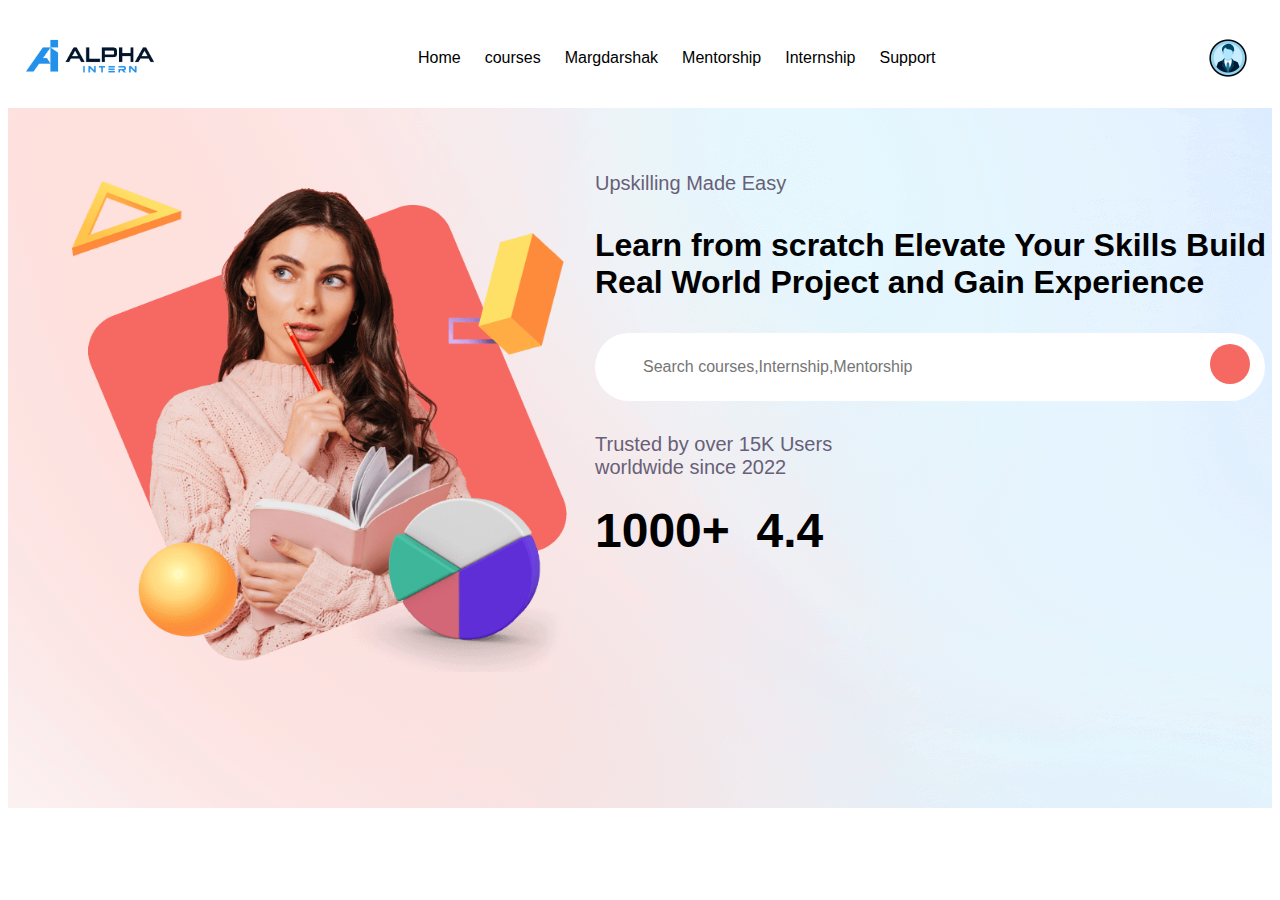
==== CSS/alphaInternClone.html @ dcf9dd97 "first commit" ====
<!DOCTYPE html>
<html lang="en">
<head>
    <meta charset="UTF-8">
    <meta name="viewport" content="width=device-width, initial-scale=1.0">
    <title>Document</title>
    <link rel="stylesheet" href="https://cdnjs.cloudflare.com/ajax/libs/font-awesome/6.5.1/css/all.min.css" integrity="sha512-DTOQO9RWCH3ppGqcWaEA1BIZOC6xxalwEsw9c2QQeAIftl+Vegovlnee1c9QX4TctnWMn13TZye+giMm8e2LwA==" crossorigin="anonymous" referrerpolicy="no-referrer" />
    <link rel="stylesheet" href="alphaInternClone.css">
</head>
<body>
    <div class="nav-bar">
        <div class="logo">
            <img class="logo-s" src="logo.jpg" alt="logo">
        </div>
        <div class="middle-section">
           
            <div class="one">Home</div>
            <div class="one">courses</div>
            <div class="one">Margdarshak</div>
            <div class="one">Mentorship</div>
            <div class="one">Internship</div>
            <div class="one">Support</div>
    </div>
    <div class="profile">
        <img class="logo-k" src="user_icon.jpg" alt="logo">
    </div>

    </div>
    <div class="hero-section">
        
        <div class="box1">
            <img class="logo-f" src="object.png" alt="logo">
            
        </div>
        <div class="box2">
            <div class="in"> Upskilling Made Easy</div>
            <div class="in-s"><b>Learn from scratch Elevate Your Skills Build Real World Project and Gain Experience</b></div>
            <div class="nav-search">
              <p>  <i class="fa-solid fa-magnifying-glass"></i> </p>
                <input placeholder="Search courses,Internship,Mentorship" class="Search-input">
               <div class="r"> <i class="fa-solid fa-arrow-right"></i> </div>
            </div>
            <div class="in-sa"> Trusted by over 15K Users <br>
                worldwide since 2022</div>
                
                <div class="last"><b>1000+&nbsp;  4.4</b><i class="fa-solid fa-star"></i><i class="fa-solid fa-star"></i><i class="fa-solid fa-star"></i><i class="fa-solid fa-star"></i><i class="fa-solid fa-star"></i></div>
                

        </div>
        
    
</div>
</body>
</html>
---- CSS/alphaInternClone.css ----
*{
    font-family: sans-serif;
   
}
.nav-bar{
    height: 100px;
    color: white;
    display: flex;
    align-items: center;
    justify-content: start;
       
}
.logo-s{
    height: 37px;
    width: 130px;
    margin-left: 1rem;
   
}
.middle-section{
    display: flex;
    align-items: center;
    margin-left: 15rem;
}
.one{
    margin-left: 1.5rem;
    color: black;
}
.profile
{
    height:40px;
    width: 40px;
    border-radius: 50%;
    margin-left: 17rem;
}
.logo-k{
    height:40px;
    width: 40px;
    background-size: cover;
}
.hero-section{
    background-image: url("banner.png");
    height: 700px;
    display: flex;
    

}
.hero{
    height: 400px;
}
.logo-f{
     height: 500px;
    width: 507px;
    margin-top: 4rem;
    margin-left: 4rem;
     */
}
.box2{
    height: 500px;
    width: 700px;
    margin-top: 4rem;
    margin-left: 1rem;
}
.in{
    color: #685f78;
    font-size: 20px;
}
.in-s{
    margin-top: 2rem;
    font-size: 2rem;
}
.nav-search{
    justify-content: space-evenly;
    display: flex;
    width: 670px;
    height: 68px;
    border-radius: 1340px;
    background-color: white;
    margin-top: 2rem;
}
p i{
    color: #f66962;
    margin-top: 0.3rem;
    margin-left: 1rem;
}
i{
   color: white;
   

}

.Search-input{
    width:550px;
    font-size: 1rem;
    border: none;
}
.r{
    height:40px;
    width: 40px;
    border-radius: 50%;
    display: flex;
    align-items: center;
    justify-content: center;
    margin-top: 0.7rem;
    background-color:  #f66962;
    
}
.in-sa{
    color: #685f78;
    font-size: 20px;
    margin-top: 2rem;
}
.last{
    margin-top: 1.5rem;
    font-size: 3rem;
}
.last i{
    color:orange;
    font-size: 1rem;
    margin-left: 1rem;
}
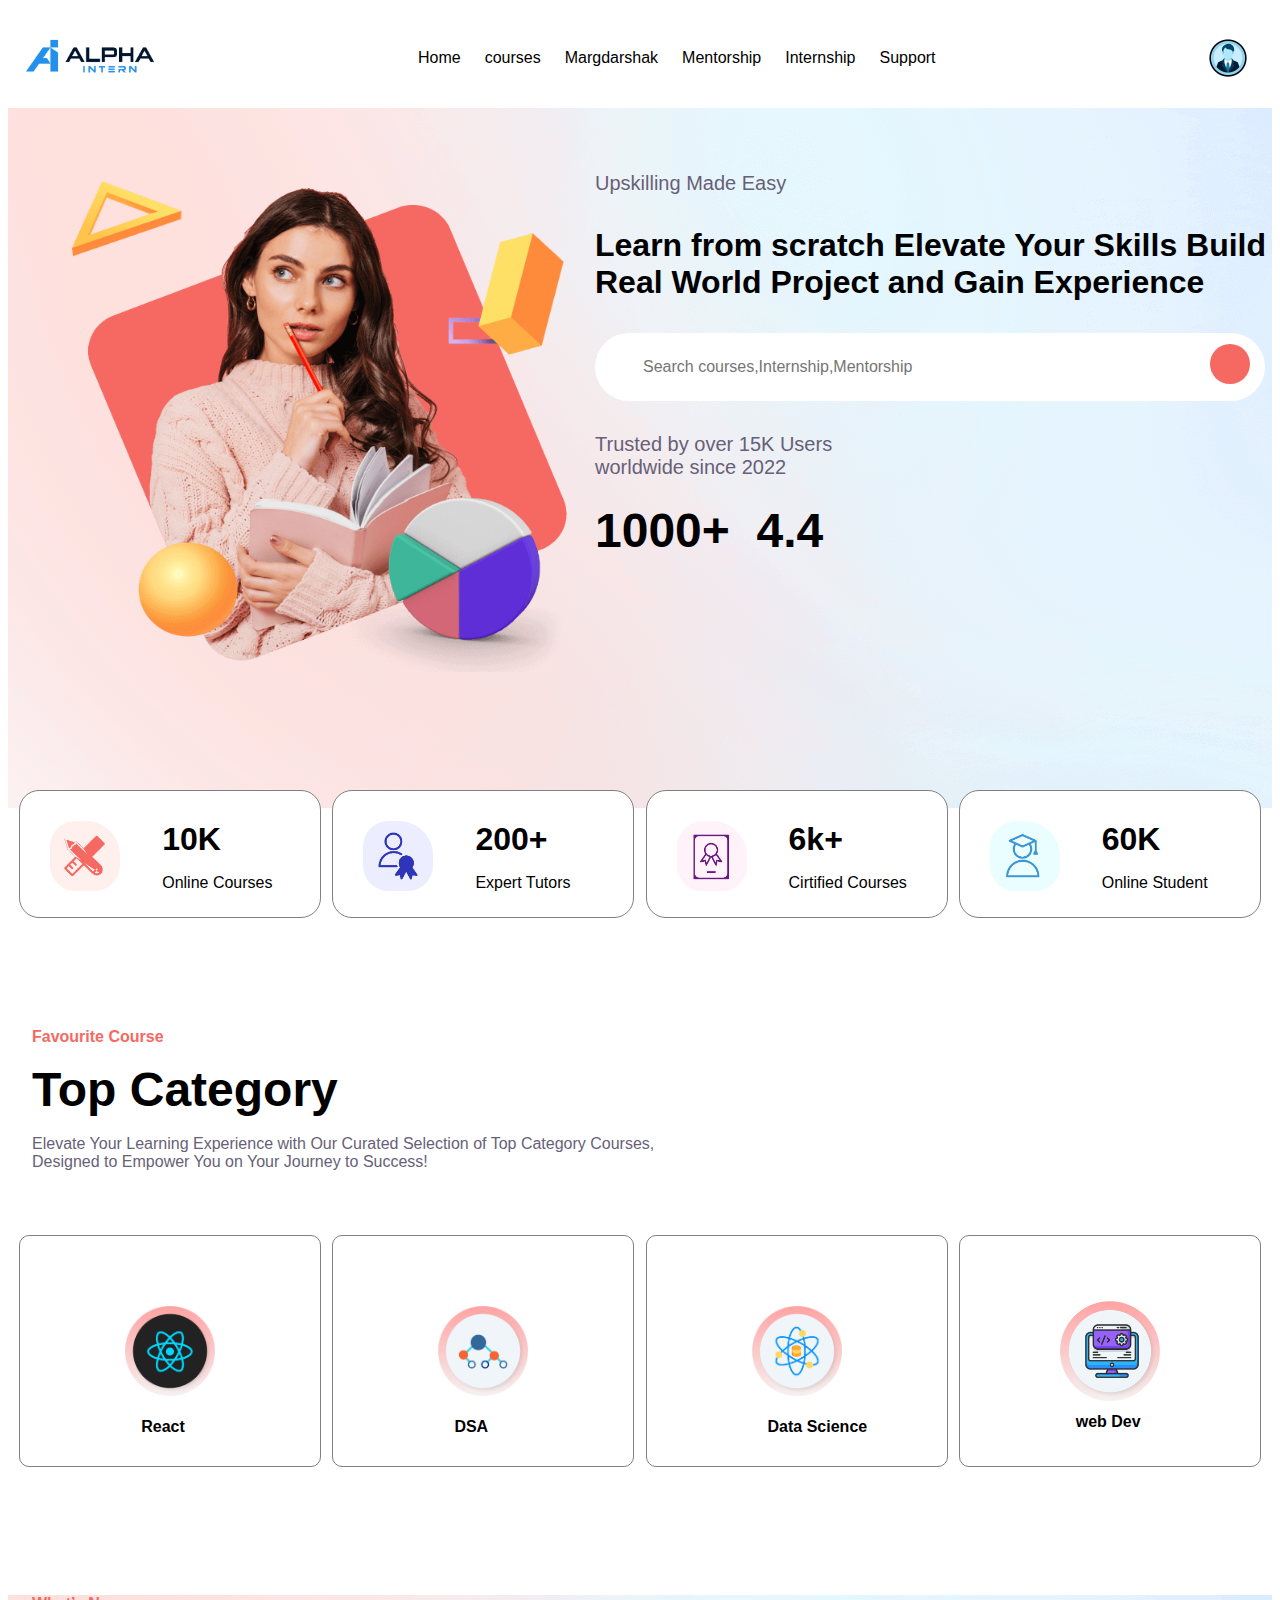
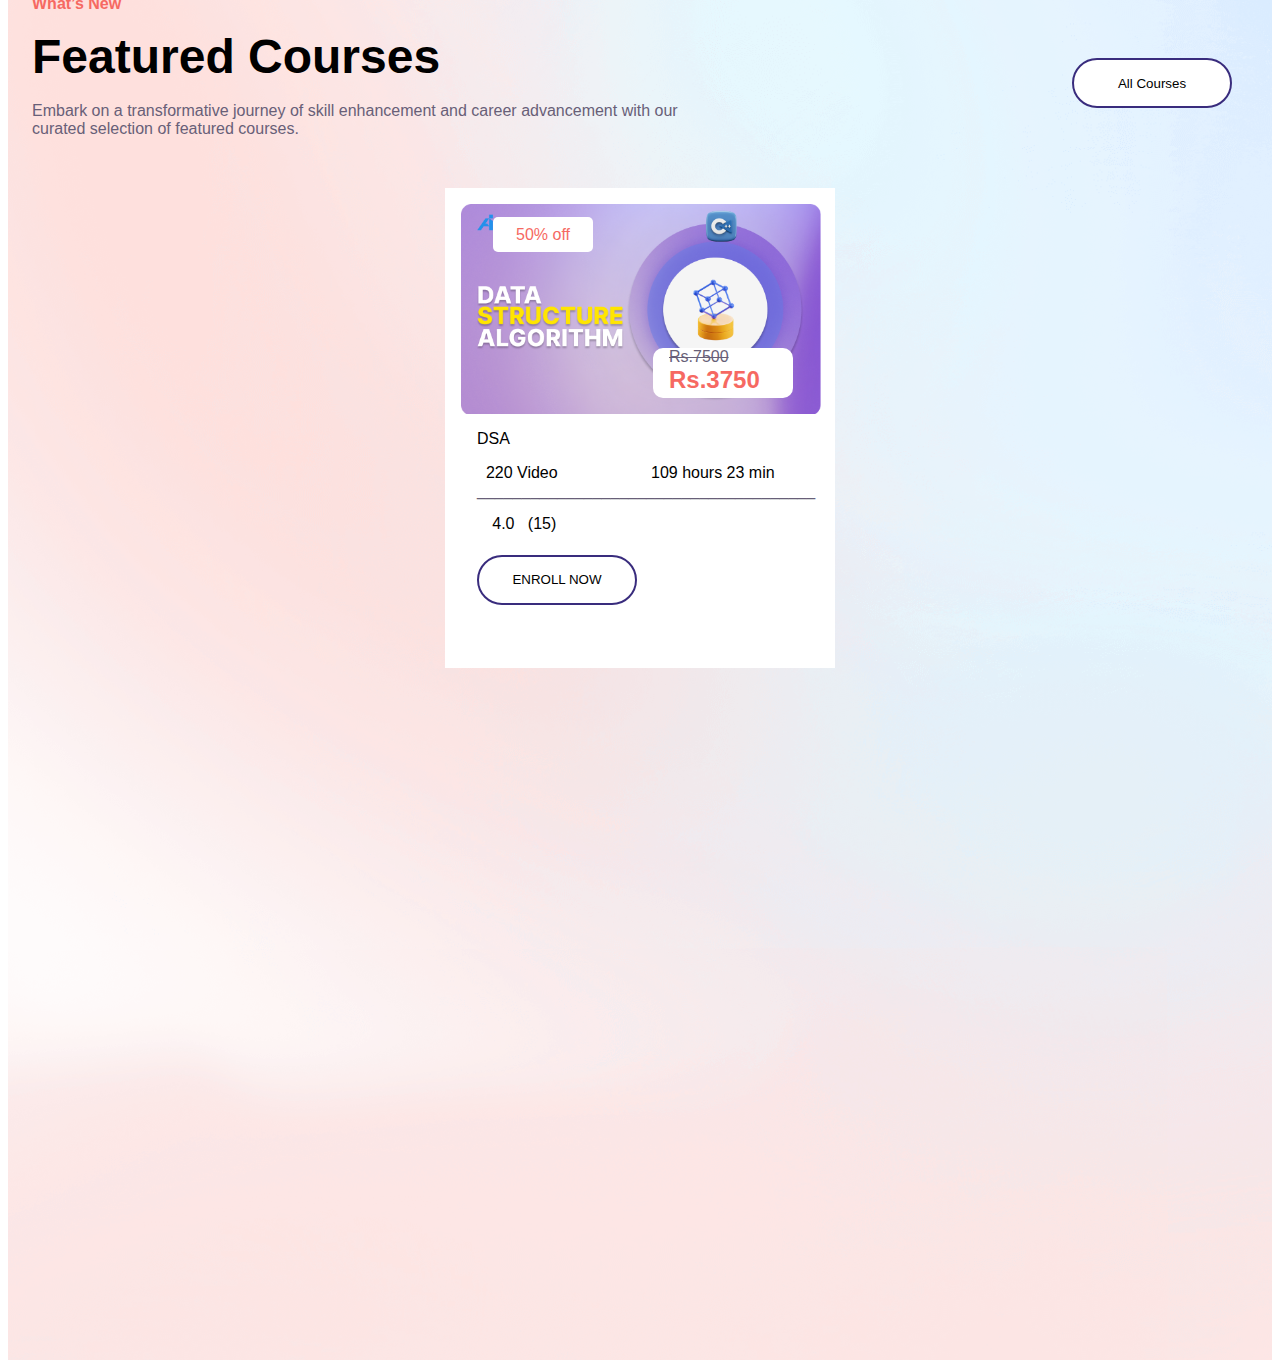
==== commit 48d31be7: "HTML" ====
--- a/CSS/alphaInternClone.html
+++ b/CSS/alphaInternClone.html
@@ -47,8 +47,118 @@
                 
 
         </div>
+</div>
+<div class="w">
+    <div class="n">
+        <div class="img1">
+            <div class="text">
+                <b>10K</b>
+               <p> Online Courses</p>
+       </div>
+        </div>
         
+
+    </div>
+    <div class="l">
+        <div class="img2">
+            <div class="text1">
+                <b>200+</b>
+               <p>Expert Tutors</p>
+       </div>
+        </div>
+        
+
+    </div>
     
+    <div class="n3">
+        <div class="img3">
+            <div class="text3">
+                <b>6k+</b>
+               <p>Cirtified Courses</p>
+       </div>
+        </div>
+        
+
+    </div>
+    <div class="n4">
+        <div class="img4">
+            <div class="text4">
+                <b>60K</b>
+               <p> Online Student</p>
+       </div>
+        </div>
+    </div>
+    
+</div>
+<div class="mid">
+    <p><b>Favourite Course</b></p>
+     <p1><b> Top Category</b></p1><br><br>
+     <p2>Elevate Your Learning Experience with Our Curated Selection of Top Category Courses,<br> Designed to Empower You on Your Journey to Success!</p2>
+</div>
+<div class="last-d">
+    <div class="s">
+        <div class="img5">
+            <p><b>React</b></p>
+        </div>
+        </div>
+        <div class="s1">
+            <div class="img6">
+                <p><b>DSA</b></p>
+            </div>
+        </div>
+        <div class="s2">
+            <div class="img7">
+                <p><b>Data Science</b></p>
+            </div>
+        </div>
+        <div class="s3">
+            <div class="img8    ">
+                <p><b>web Dev</b></p>
+            </div>
+        </div>
+        
+</div>
+<div class="do">
+    <div class="mid1">
+        <p><b>What’s New</b></p>
+         <p1><b> Featured Courses</b></p1><br><br>
+         <p2>Embark on a transformative journey of skill enhancement and career advancement with our <br>curated selection of featured courses.</p2>
+         <div class="si">
+            <button>All Courses</button>
+         </div>
+    </div>
+            <div class="ds">
+                <div class="dsa">
+                    <div class="im">
+                        
+                    </div>
+                    <div class="five1">
+                        <p>50% off</p>
+                    </div>
+                    <div class="five">
+                        <strike>Rs.7500</strike>
+                        <b> Rs.3750</b>
+                    </div>
+                    <div class="red">
+                        DSA <i class="fa-regular fa-heart"></i>
+                        <div class="red1">
+                            <i1 class="fa-solid fa-book-open"></i1> &nbsp; 220 Video <i2 class="fa-solid fa-stopwatch"></i2> &nbsp; 109 hours 23 min
+                            <div class="red2">______________________________________</div>
+                        </div>
+                        <div class="red3">
+                            <div class="last3"><i class="fa-solid fa-star"></i><i class="fa-solid fa-star"></i><i class="fa-solid fa-star"></i><i class="fa-solid fa-star"></i><i4 class="fa-solid fa-star"></i4> &nbsp; 4.0 &nbsp; (15)
+                                <div class="si1">
+                                    <button>ENROLL NOW</button>
+                                 </div> </div>
+                            
+
+                        </div>
+                    </div>
+                    
+                </div>
+
+            </div>
+            
 </div>
 </body>
 </html>--- a/CSS/alphaInternClone.css
+++ b/CSS/alphaInternClone.css
@@ -117,4 +117,361 @@
     color:orange;
     font-size: 1rem;
     margin-left: 1rem;
+}
+.w
+{
+    height: 300px;
+    display: flex;
+    align-items: center;
+    justify-content: space-evenly;
+    margin-top: -6rem;
+}
+.n{
+    height: 126px;
+    width: 300px;
+    border-radius: 20px;
+    border: 0.5px solid gray;
+    margin-top: -1rem;
+    background-color: #ffffff;
+}
+.img1{
+    background-image: url("pencil-icon.jpg");
+    height: 70px;
+    width: 70px;
+    background-size: cover;
+    margin: 30px;
+}
+.text{
+    margin-left: 7rem;
+    width: 200px;
+    
+}
+.text b{
+    margin-top: 7rem;
+    font-size: 2rem;
+}
+.l{
+    height: 126px;
+    width: 300px;
+    border-radius: 20px;
+    border: 0.5px solid gray;
+    margin-top: -1rem;
+    background-color: #ffffff;
+}
+.img2{
+    background-image: url("cources-icon.jpg");
+    height: 70px;
+    width: 70px;
+    background-size: cover;
+    margin: 30px;
+}
+.text1{
+    margin-left: 7rem;
+    width: 200px;
+    
+}
+.text1 b{
+    margin-top: 7rem;
+    font-size: 2rem;
+}
+.n3{
+    height: 126px;
+    width: 300px;
+    border-radius: 20px;
+    border: 0.5px solid gray;
+    margin-top: -1rem;
+    background-color: #ffffff;
+}
+.img3{
+    background-image: url("certificate-icon.jpg");
+    height: 70px;
+    width: 70px;
+    background-size: cover;
+    margin: 30px;
+}
+.text3{
+    margin-left: 7rem;
+    width: 200px;
+    
+}
+.text3 b{
+    margin-top: 7rem;
+    font-size: 2rem;
+}
+.n4{
+    height: 126px;
+    width: 300px;
+    border-radius: 20px;
+    border: 0.5px solid gray;
+    margin-top: -1rem;
+    background-color: #ffffff;
+}
+.img4{
+    background-image: url("gratuate-icon.jpg");
+    height: 70px;
+    width: 70px;
+    background-size: cover;
+    margin: 30px;
+}
+.text4{
+    margin-left: 7rem;
+    width: 200px;
+    
+}
+.text4 b{
+    margin-top: 7rem;
+    font-size: 2rem;
+}
+.mid{
+    margin-left: 1.5rem;
+}
+.mid p{
+    color: #f66962;
+}
+.mid p1{
+    font-size: 3rem;
+}
+.mid p2{
+    color: #685f78;
+}
+.last-d
+{
+    display: flex;
+    align-items: center;
+    justify-content: space-evenly;
+    mar
+}
+.s{
+    
+        height: 230px;
+        width: 300px;
+        border-radius: 10px;
+        border: 0.5px solid gray;
+        background-color: #ffffff;
+        margin-top: 4rem;
+        display: flex;
+        align-items: center;
+        justify-content: center;
+       
+    
+}
+.img5{
+    background-image: url("react.png");
+    height: 90px;
+    width: 90px;
+    background-size: cover;
+    margin: 30px;
+}
+.img5 p{
+    margin-top: 7rem;
+    margin-left: 1rem;
+}
+.s1{
+    
+    height: 230px;
+    width: 300px;
+    border-radius: 10px;
+    border: 0.5px solid gray;
+    background-color: #ffffff;
+    margin-top: 4rem;
+    display: flex;
+    align-items: center;
+    justify-content: center;
+
+}
+.img6{
+    background-image: url("dsa.png");
+    height: 90px;
+    width: 90px;
+    background-size: cover;
+    margin: 30px;
+}
+.img6 p{
+    margin-top: 7rem;
+    margin-left: 1rem;
+}
+.s2{
+    
+    height: 230px;
+    width: 300px;
+    border-radius: 10px;
+    border: 0.5px solid gray;
+    background-color: #ffffff;
+    margin-top: 4rem;
+    display: flex;
+    align-items: center;
+    justify-content: center;
+
+}
+.img7{
+    background-image: url("DATA_SCIENCE.png");
+    height: 90px;
+    width: 90px;
+    background-size: cover;
+    margin: 30px;
+}
+.img7 p{
+    margin-top: 7rem;
+    margin-left: 1rem;
+    width: 100px;
+}
+.s3{
+    
+    height: 230px;
+    width: 300px;
+    border-radius: 10px;
+    border: 0.5px solid gray;
+    background-color: #ffffff;
+    margin-top: 4rem;
+    display: flex;
+    align-items: center;
+    justify-content: center;
+
+}
+.img8{
+    background-image: url("Group_141_xCNOM7q.png");
+    height: 100px;
+    width: 70px;
+    background-size: cover;
+    margin: 30px;
+    width: 100px;
+
+}
+.img8 p{
+    margin-top: 7rem;
+    margin-left: 1rem;
+}
+.do{
+    height: 1365px;
+    background-image: url("banner.png");
+    background-size: cover;
+    margin-top: 8rem;
+}
+.mid1{
+    margin-left: 1.5rem;
+}
+.mid1 p{
+    color: #f66962;
+}
+.mid1 p1{
+    font-size: 3rem;
+}
+.mid1 p2{
+    color: #685f78;
+}
+.si{
+    margin-left: 65rem;
+    margin-top: -5rem;
+}
+button{
+    height: 60px;
+    width: 150px;
+    border: 2px solid #392c7d;
+    border-radius: 30px;    
+    background-color: white;
+}
+button:hover{
+    background-color: #392c7d;
+    color: white;
+}
+.ds{
+    display: flex;
+    align-items: center;
+    justify-content: center;
+    margin-top: 5rem;
+}
+.dsa{
+    height: 480px;
+    width: 390px;
+    background-color: white;
+}
+.im{
+    background-image: url("DSA_1_abxEvA6.png");
+    background-size: cover;
+    height: 210px;
+    width: 360px;
+    margin-left:1rem ;
+    margin-top: 1rem;
+}
+.five1{
+    height: 35px;
+    width: 100px;
+    background-color: white;
+    border-radius: 5px;
+    display: flex;
+    align-items: center;
+    justify-content: center;
+    margin-left: 3rem;
+    margin-top: -12.3rem;
+
+}
+.five1 p{
+    color: #f66962;
+}
+.five{
+    height: 50px;
+    width: 140px;
+    background-color: white;
+    border-radius: 10px;
+    margin-left: 13rem;
+    margin-top: 6rem;
+}
+.five b{
+    color: #f66962;
+    font-size: 1.5rem;
+    margin-left: 1rem;
+}
+strike{
+    color: #685f78;
+    margin-left: 1rem;
+}
+.red
+{
+    height: 170px;
+    width: 350px;
+    margin-top: 2rem;
+    margin-left: 2rem;
+
+}
+.red i{
+    margin-left:20rem ;
+    color: #f66962;
+}
+.red i:hover{
+    background-color: white;
+}
+.red1{
+    margin-top: 1rem;
+}
+.red1 i2{
+    margin-left: 5rem;
+}
+.red2{
+    margin-left: rem;
+    color: #685f78;
+}
+.last3{
+    margin-top: 0.9rem;
+}
+.last3 i{
+    color:orange;
+    margin-left: 0.1rem;
+}
+.last3 i4{
+    color: #685f78;
+}
+.si1{
+    margin-top: 1.4rem;
+   
+}
+button{
+    height: 50px;
+    width: 160px;
+    border: 2px solid #392c7d;
+    border-radius: 30px;    
+    background-color: white;
+}
+button:hover{
+    background-color: #392c7d;
+    
 }